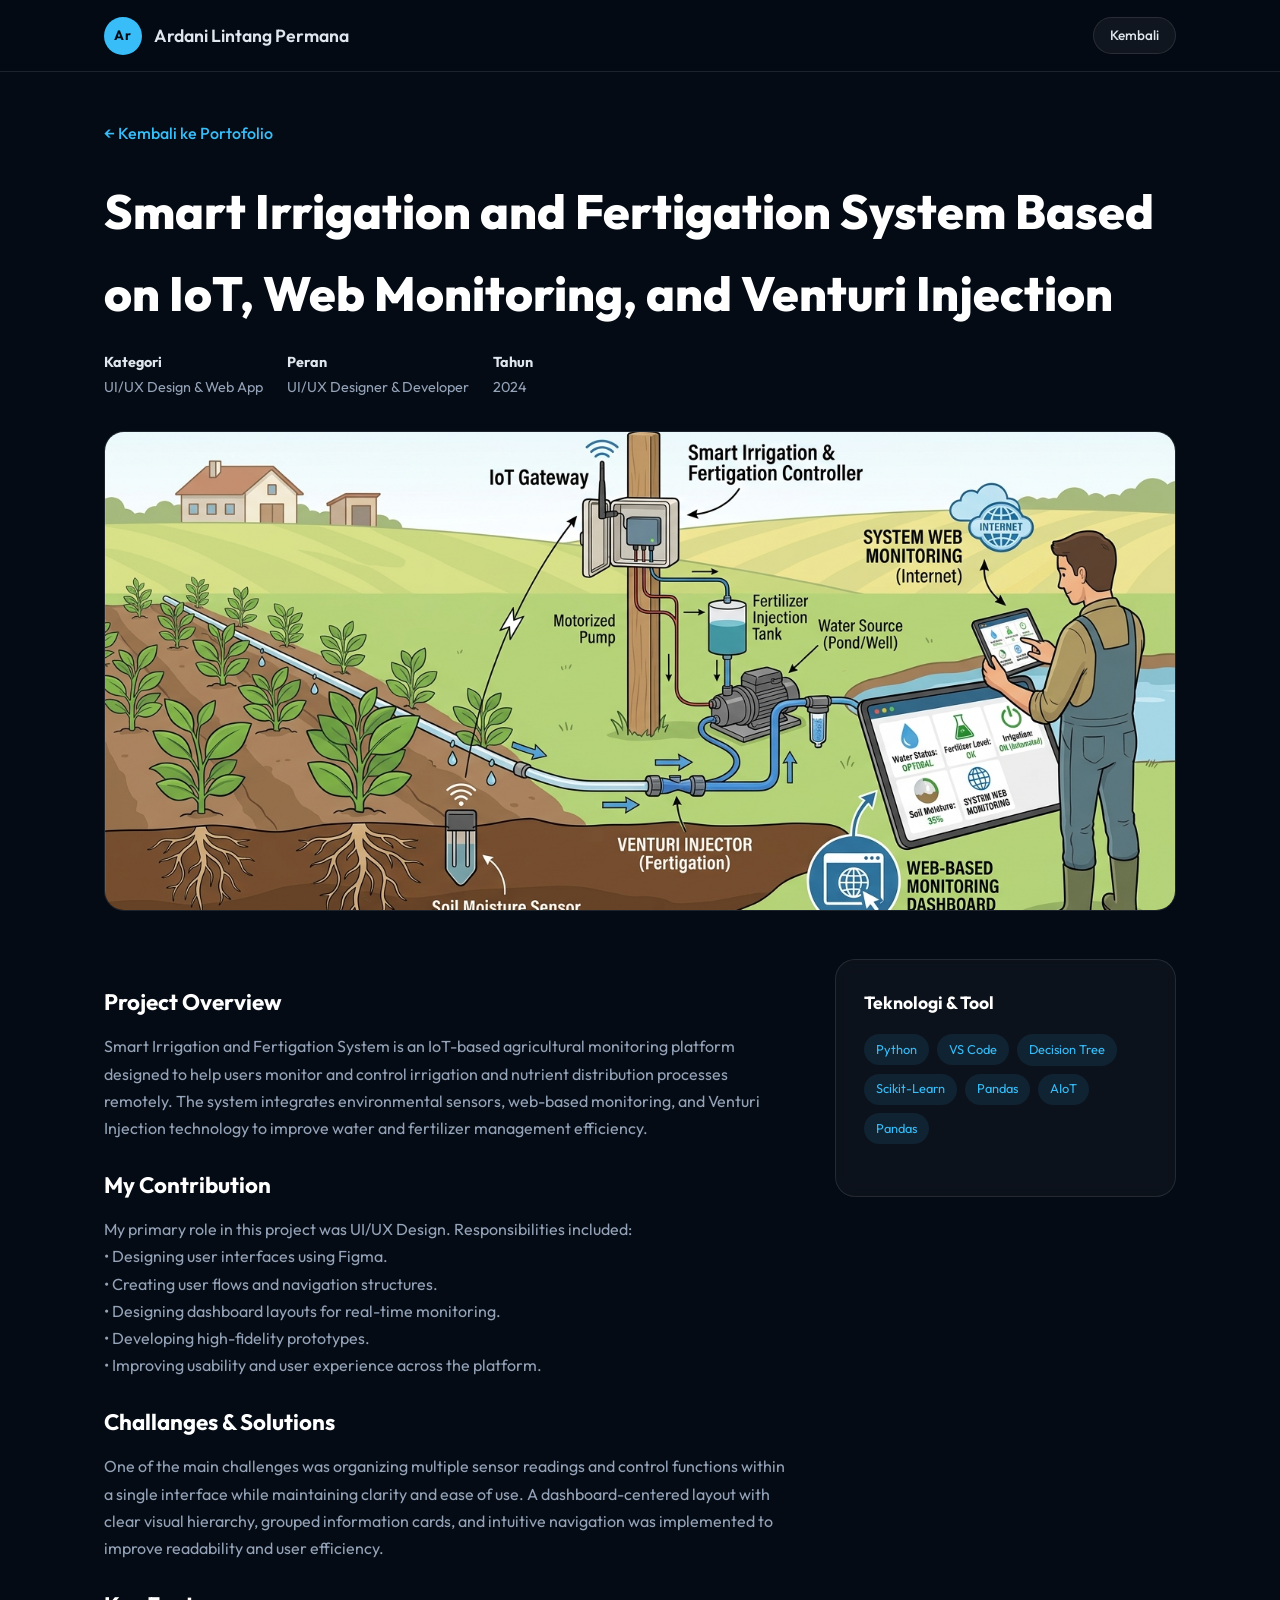
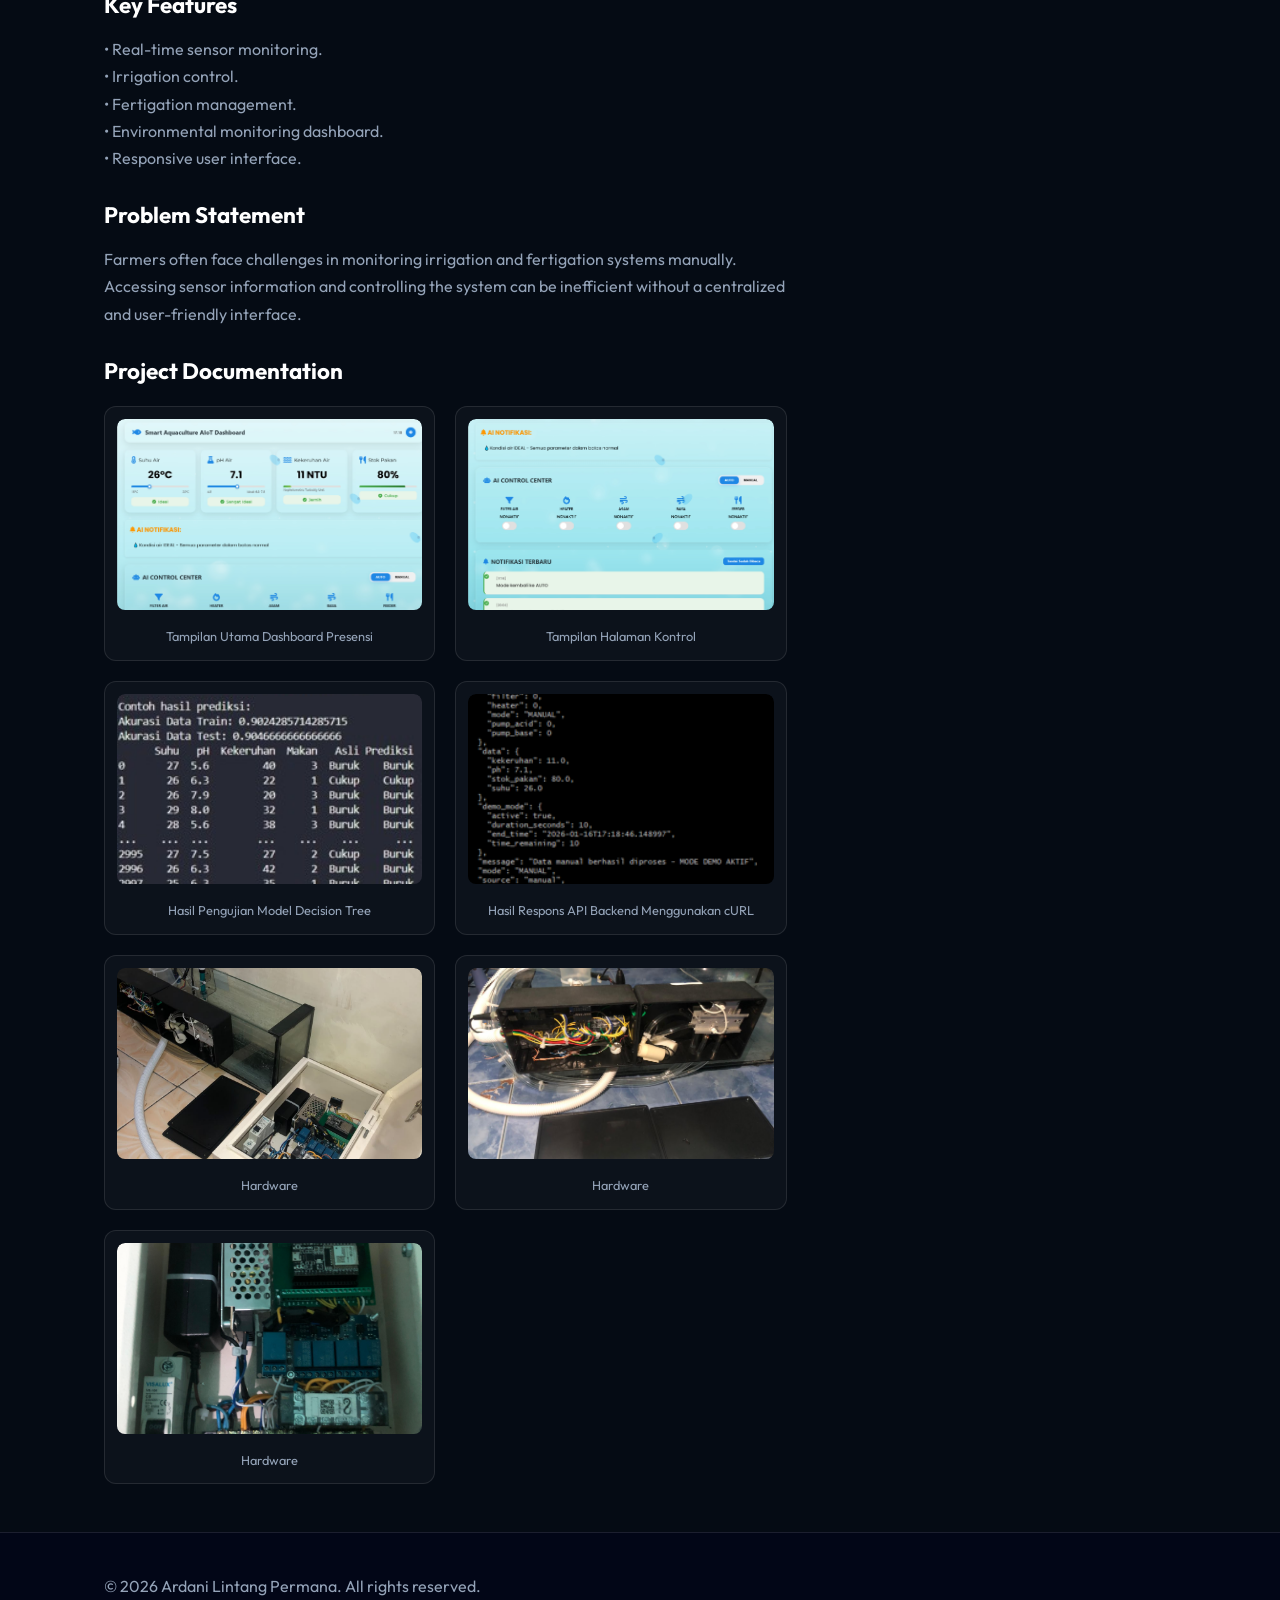
==== project3.html @ 81ad243a "Add portfolio website" ====
<!DOCTYPE html>
<html lang="id">
<head>
  <meta charset="UTF-8" />
  <meta name="viewport" content="width=device-width, initial-scale=1.0" />
  <title>Smart Irrigation and Fertigation System Based on IoT, Web Monitoring, and Venturi Injection — Ardani Lintang Permana</title>
  <link rel="preconnect" href="https://fonts.googleapis.com" />
  <link rel="preconnect" href="https://fonts.gstatic.com" crossorigin />
  <link href="https://fonts.googleapis.com/css2?family=Outfit:wght@300;400;500;600;700&display=swap" rel="stylesheet" />
  <link rel="stylesheet" href="style.css" />
</head>
<body>
  <header class="site-header">
    <div class="container header-inner">
      <a href="index.html#beranda" class="logo">
        <span class="logo-mark">Ar</span>
        <span class="logo-text">Ardani Lintang Permana</span>
      </a>
      <a href="index.html#proyek" class="btn btn-secondary" style="padding: 0.4rem 1rem; font-size: 0.85rem;">Kembali</a>
    </div>
  </header>

  <main class="section project-detail-hero">
    <div class="container">
      <a href="index.html#proyek" class="back-link">&#8592; Kembali ke Portofolio</a>
      <h1 class="project-detail-title">Smart Irrigation and Fertigation System Based on IoT, Web Monitoring, and Venturi Injection</h1>
      
      <div class="project-detail-meta">
        <div class="meta-item"><strong>Kategori</strong>UI/UX Design & Web App</div>
        <div class="meta-item"><strong>Peran</strong>UI/UX Designer & Developer</div>
        <div class="meta-item"><strong>Tahun</strong>2024</div>
      </div>

      <img src="template/project 3/Siram.jpg" alt="Smart Aquaculture Based on AIoT Banner" class="project-banner-img" />

      <div class="project-content-grid">
        <div class="project-main-text">
          <h3>Project Overview</h3>
          <p>Smart Irrigation and Fertigation System is an IoT-based agricultural monitoring platform designed to help users monitor and control irrigation and nutrient distribution processes remotely. 
            The system integrates environmental sensors, web-based monitoring, and Venturi Injection technology to improve water and fertilizer management efficiency.</p>

          <h3>My Contribution</h3>
          <p>My primary role in this project was UI/UX Design. 
            Responsibilities included:<br>
          • Designing user interfaces using Figma.<br>
          • Creating user flows and navigation structures.<br>
          • Designing dashboard layouts for real-time monitoring.<br>
          • Developing high-fidelity prototypes.<br>
          • Improving usability and user experience across the platform.</p>

          <h3>Challanges & Solutions</h3>
          <p>One of the main challenges was organizing multiple sensor readings and control functions within a single interface while maintaining clarity and ease of use.
            A dashboard-centered layout with clear visual hierarchy, grouped information cards, and intuitive navigation was implemented to improve readability and user efficiency.
          </p>

          <h3>Key Features</h3>
          <p>
             • Real-time sensor monitoring.<br>
             • Irrigation control.<br>
             • Fertigation management.<br>
             • Environmental monitoring dashboard.<br>
             • Responsive user interface.<br>
          </p>
          
          <h3>Problem Statement</h3>
          <p>Farmers often face challenges in monitoring irrigation and fertigation systems manually. Accessing sensor information and 
            controlling the system can be inefficient without a centralized and user-friendly interface.</p>
             
          <!-- DOKUMENTASI PROYEK -->
          <h3>Project Documentation</h3>
          <div class="project-gallery">
            <div class="gallery-item">
              <div class="gallery-image-wrapper">
                <img src="template/project 2/dashboard.png" alt="Dokumentasi 1 - Dashboard System" class="clickable-image" />
              </div>
              <span>Tampilan Utama Dashboard Presensi</span>
            </div>
            <div class="gallery-item">
              <div class="gallery-image-wrapper">
                <img src="template/project 2/oi.png" alt="Dokumentasi 1 - Menu Bar" class="clickable-image" />
              </div>
              <span>Tampilan Halaman Kontrol</span>
            </div>
            <div class="gallery-item">
              <div class="gallery-image-wrapper">
                <img src="template/project 2/hasil evaluasi.jpg" alt="Dokumentasi 2 - Welcome" class="clickable-image" />
              </div>
              <span>Hasil Pengujian Model Decision Tree</span>
            </div>
            <div class="gallery-item">
              <div class="gallery-image-wrapper">
                <img src="template/project 2/hasil pengujian.png" alt="Dokumentasi 3 - Login" class="clickable-image" />
              </div>
              <span>Hasil Respons API Backend Menggunakan cURL</span>
            </div>
            <div class="gallery-item">
              <div class="gallery-image-wrapper">
                <img src="template/project 2/hardware.jpeg" alt="Dokumentasi 4 - Kehadiran Mahasiswa" class="clickable-image" />
              </div>
              <span>Hardware</span>
            </div>
            <div class="gallery-item">
              <div class="gallery-image-wrapper">
                <img src="template/project 2/hrdwr.jpg" alt="Dokumentasi 5 - Kalender Kehadiran" class="clickable-image" />
              </div>
              <span>Hardware</span>
            </div>
            <div class="gallery-item">
              <div class="gallery-image-wrapper">
                <img src="template/project 2/hrdwr2.jpg" alt="Dokumentasi 6 - Profile Page" class="clickable-image" />
              </div>
              <span>Hardware</span>
            </div>
          </div>
        </div>

        <!-- Area Popup Lightbox -->
        <div id="lightbox" class="lightbox" aria-hidden="true">
          <span class="lightbox-close" id="lightbox-close">&times;</span>
          <img class="lightbox-content" id="lightbox-img" src="" alt="Tampilan gambar diperbesar" />
          <div id="lightbox-caption" class="lightbox-caption"></div>
        </div>

        <aside class="project-sidebar">
          <div class="sidebar-box">
            <h4>Teknologi & Tool</h4>
            <div class="sidebar-tech-list">
              <span>Python</span>
              <span>VS Code</span>
              <span>Decision Tree</span>
              <span>Scikit-Learn</span>
              <span>Pandas</span>
              <span>AIoT</span>
              <span>Pandas</span>
            </div>
          </div>
        </aside>
      </div>
    </div>
  </main>

  <footer class="site-footer">
    <div class="container footer-inner">
      <p>&#169; <span id="year"></span> Ardani Lintang Permana. All rights reserved.</p>
    </div>
  </footer>
  <script src="script.js"></script>
</body>
</html>
---- style.css ----
/* ========================================
   PORTOFOLIO STYLES 
   ======================================== */

:root {
  /* === WARNA UTAMA === */
  --color-text: #e0e6ed;
  --color-text-muted: #94a3b8;
  --color-accent: #38bdf8;
  --color-accent-dark: #0284c7;
  --color-light: #ffffff;
  --color-border: rgba(255, 255, 255, 0.1);

  /* === BACKGROUND === */
  --bg-hero: transparent;
  --bg-about: transparent;
  --bg-skills: transparent;
  --bg-projects: transparent;
  --bg-contact: transparent;
  --bg-footer: #020617;

  /* === ANIMASI BLOB === */
  --blob-1: rgba(14, 165, 233, 0.15);
  --blob-2: rgba(3, 105, 161, 0.2);
  --blob-3: rgba(30, 58, 138, 0.2);
  --blob-blur: 90px;
  --blob-duration: 22s;

  /* === TIPOGRAFI & UKURAN === */
  --font-heading: 'Outfit', sans-serif;
  --font-body: 'Outfit', sans-serif;

  --radius: 1.25rem;
  --radius-sm: 0.75rem;
  --shadow: 0 12px 32px rgba(0, 0, 0, 0.4);
  --shadow-soft: 0 8px 24px rgba(0, 0, 0, 0.3);
  --max-width: 1120px;
  --header-height: 72px;

  --transition: 0.3s ease;
}

/* Reset dasar */
*, *::before, *::after {
  box-sizing: border-box;
  margin: 0;
  padding: 0;
}

html {
  scroll-behavior: smooth;
}

/* BACKGROUND TEMA GELAP MENYATU */
body {
  font-family: var(--font-body);
  color: var(--color-text);
  background: #050b14;
  line-height: 1.7;
  -webkit-font-smoothing: antialiased;
}

img {
  max-width: 100%;
  display: block;
}

a {
  color: inherit;
  text-decoration: none;
}

ul {
  list-style: none;
}

.container {
  width: 100%;
  max-width: var(--max-width);
  margin: 0 auto;
  padding: 0 1.5rem;
}

/* ========================================
   HEADER
   ======================================== */
.site-header {
  position: fixed;
  top: 0;
  left: 0;
  right: 0;
  height: var(--header-height);
  background: rgba(5, 11, 20, 0.85);
  backdrop-filter: blur(12px);
  -webkit-backdrop-filter: blur(12px);
  border-bottom: 1px solid var(--color-border);
  z-index: 1000;
  transition: var(--transition);
}

.header-inner {
  height: 100%;
  display: flex;
  align-items: center;
  justify-content: space-between;
}

.logo {
  display: inline-flex;
  align-items: center;
  gap: 0.75rem;
  font-family: var(--font-heading);
  font-weight: 600;
  font-size: 1.1rem;
}

.logo-mark {
  display: inline-flex;
  align-items: center;
  justify-content: center;
  width: 38px;
  height: 38px;
  background-color: var(--color-accent);
  color: #050b14;
  border-radius: 50%;
  font-size: 0.85rem;
  font-weight: 700;
  letter-spacing: 0.05em;
}

.main-nav {
  display: flex;
}

.nav-list {
  display: flex;
  gap: 0.5rem;
}

.nav-link {
  font-family: var(--font-heading);
  font-size: 0.85rem;
  font-weight: 600;
  letter-spacing: 0.05em;
  padding: 0.5rem 1.25rem;
  border-radius: 999px;
  transition: var(--transition);
  color: var(--color-text-muted);
}

.nav-link:hover,
.nav-link.active {
  background-color: rgba(56, 189, 248, 0.15);
  color: var(--color-accent);
}

.menu-toggle {
  display: none;
  flex-direction: column;
  justify-content: center;
  gap: 5px;
  width: 44px;
  height: 44px;
  background: transparent;
  border: none;
  cursor: pointer;
  padding: 0.5rem;
}

.menu-bar {
  display: block;
  width: 100%;
  height: 2px;
  background-color: var(--color-text);
  border-radius: 2px;
  transition: var(--transition);
}

/* ========================================
   TOMBOL
   ======================================== */
.btn {
  display: inline-flex;
  align-items: center;
  justify-content: center;
  gap: 0.5rem;
  font-family: var(--font-heading);
  font-weight: 500;
  font-size: 0.95rem;
  padding: 0.75rem 1.5rem;
  border-radius: 999px;
  border: 1.5px solid transparent;
  cursor: pointer;
  transition: var(--transition);
}

.btn-primary {
  background-color: var(--color-accent);
  color: #050b14;
  border-color: var(--color-accent);
  font-weight: 600;
}

.btn-primary:hover {
  background-color: var(--color-accent-dark);
  border-color: var(--color-accent-dark);
  color: #ffffff;
  transform: translateY(-2px);
  box-shadow: var(--shadow-soft);
}

.btn-secondary {
  background-color: rgba(255, 255, 255, 0.05);
  color: var(--color-text);
  border-color: var(--color-border);
  backdrop-filter: blur(4px);
}

.btn-secondary:hover {
  background-color: rgba(255, 255, 255, 0.15);
}

/* ========================================
   SECTION UMUM
   ======================================== */
.section {
  padding: 6rem 0;
}

.section-header {
  max-width: 640px;
  margin-bottom: 3rem;
}

.section-label {
  display: inline-block;
  font-family: var(--font-heading);
  font-size: 0.8rem;
  font-weight: 600;
  letter-spacing: 0.12em;
  text-transform: uppercase;
  color: var(--color-accent);
  margin-bottom: 0.5rem;
}

.section-title {
  font-family: var(--font-heading);
  font-size: clamp(1.8rem, 4vw, 2.5rem);
  font-weight: 700;
  color: var(--color-text);
}

/* ========================================
   HERO / PROFIL
   ======================================== */
.hero {
  background: var(--bg-hero);
  min-height: 100vh;
  display: flex;
  align-items: center;
  padding-top: calc(var(--header-height) + 2rem);
}

.hero-inner {
  display: grid;
  grid-template-columns: 0.9fr 1.1fr;
  gap: 3.5rem;
  align-items: center;
  direction: rtl;
}

/* SISI kanan: SPOTLIGHT FOTO */
.hero-image {
  display: flex;
  justify-content: center;
  align-items: center;
}

.photo-spotlight {
  position: relative;
  width: 100%;
  max-width: 380px;
  aspect-ratio: 4 / 5;
  border-radius: 1.5rem;
  overflow: hidden;
  display: flex;
  align-items: flex-end;
  justify-content: center;

  /* Efek Radial Glow Blue Spotlight */
  background: radial-gradient(circle at 50% 50%, rgba(0, 119, 255, 0.5) 0%, rgba(5, 11, 20, 0.95) 75%);
  box-shadow: 0 20px 40px rgba(0, 0, 0, 0.5);
  border: 1px solid rgba(56, 189, 248, 0.2);
}

.photo-spotlight img {
  width: 100%;
  height: 100%;
  object-fit: cover;
  object-position: bottom center;
}

/* SISI KIRI: DETAIL KONTEN */
.hero-greeting {
  font-family: var(--font-heading);
  font-size: 0.9rem;
  letter-spacing: 0.1em;
  color: var(--color-text-muted);
  margin-bottom: 0.2rem;
  direction: ltr;
}

.hero-title {
  font-family: var(--font-heading);
  font-size: clamp(2.2rem, 5vw, 3rem);
  font-weight: 800;
  line-height: 1.1;
  margin-bottom: 1.5rem;
  letter-spacing: 0.02em;
  color: #ffffff;
  direction: ltr;
}

.block-title {
  font-family: var(--font-heading);
  font-size: 1.1rem;
  font-weight: 700;
  letter-spacing: 0.08em;
  text-transform: uppercase;
  margin-bottom: 0.4rem;
  color: #ffffff;
  direction: ltr;
}

.hero-block {
  margin-bottom: 1.5rem;
}

.hero-bio {
  font-size: 0.80rem;
  line-height: 1.6;
  color: var(--color-text-muted);
  text-transform: uppercase;
  letter-spacing: 0.03em;
  direction: ltr;
}

/* SOFTWARE SKILLS BADGES */
.software-icons {
  display: flex;
  flex-wrap: wrap;
  gap: 0.6rem;
  margin-top: 0.5rem;
  direction: ltr;
}

.icon-badge {
  display: inline-flex;
  align-items: center;
  justify-content: center;
  width: 42px;
  height: 42px;
  border-radius: 50%;
  font-family: var(--font-heading);
  font-weight: 700;
  font-size: 0.9rem;
  color: #ffffff;
  box-shadow: 0 4px 12px rgba(0, 0, 0, 0.3);
  direction: ltr;
}

.badge-p { background: #1877f2; }
.badge-ps { background: #001e36; color: #31a8ff; border: 1px solid #31a8ff; border-radius: 8px; }
.badge-lr { background: #001e36; color: #31a8ff; border: 1px solid #31a8ff; border-radius: 8px; }
.badge-capcut { background: #ffffff; color: #000000; font-size: 1.2rem; }
.badge-snapseed { background: #ffffff; color: #10b981; font-size: 1.1rem; }
.badge-photoroom { background: linear-gradient(135deg, #a855f7, #ec4899); }

/* GRID INFORMATION (EDUCATION & EXPERIENCE) */
.hero-grid-info {
  display: grid;
  grid-template-columns: 1fr 1fr;
  gap: 1.5rem;
  margin-bottom: 1.5rem;
  direction: ltr;
}

.info-date {
  font-size: 0.8rem;
  color: var(--color-text-muted);
  margin-bottom: 0.2rem;
  direction: ltr;
}

.info-text {
  font-size: 0.85rem;
  line-height: 1.4;
  color: #ffffff;
  direction: ltr;
}

.info-text span {
  color: var(--color-text-muted);
  font-size: 0.8rem;
  direction: ltr;
}

/* LANGUAGE LIST */
.language-list li {
  display: flex;
  justify-content: space-between;
  max-width: 250px;
  font-size: 0.85rem;
  margin-bottom: 0.25rem;
  color: var(--color-text-muted);
  direction: ltr;
}

.language-list {
  color: #ffffff;
  direction: ltr;
}

.hero-actions {
  display: flex;
  flex-wrap: wrap;
  gap: 1rem;
  margin-top: 2rem;
  direction: ltr;
}

/* ========================================
   ANIMASI BACKGROUND BLOBS
   ======================================== */
.has-animated-bg {
  position: relative;
  overflow: hidden;
}

.has-animated-bg > .container {
  position: relative;
  z-index: 1;
}

.bg-blobs {
  position: absolute;
  inset: 0;
  z-index: 0;
  pointer-events: none;
}

.blob {
  position: absolute;
  border-radius: 50%;
  filter: blur(var(--blob-blur));
  will-change: transform;
}

.blob-1 {
  width: 450px;
  height: 450px;
  top: -10%;
  left: -5%;
  background: var(--blob-1);
  animation: drift-1 var(--blob-duration) ease-in-out infinite alternate;
}

.blob-2 {
  width: 380px;
  height: 380px;
  bottom: -15%;
  right: -8%;
  background: var(--blob-2);
  animation: drift-2 calc(var(--blob-duration) * 1.3) ease-in-out infinite alternate;
}

.blob-3 {
  width: 300px;
  height: 300px;
  top: 35%;
  left: 50%;
  background: var(--blob-3);
  animation: drift-3 calc(var(--blob-duration) * 0.8) ease-in-out infinite alternate;
}

.reveal {
  opacity: 0;
  transform: translateY(30px);
  transition: opacity 0.5s ease-out, transform 0.5s ease-out;
  will-change: opacity, transform;
}

.reveal.visible {
  opacity: 1;
  transform: translateY(0);
}

@keyframes drift-1 {
  from { transform: translate(0, 0) scale(1); }
  to   { transform: translate(120px, 80px) scale(1.15); }
}

@keyframes drift-2 {
  from { transform: translate(0, 0) scale(1); }
  to   { transform: translate(-140px, -90px) scale(1.1); }
}

@keyframes drift-3 {
  from { transform: translate(0, 0) rotate(0deg); }
  to   { transform: translate(-80px, 100px) rotate(40deg); }
}

/* ========================================
   TENTANG
   ======================================== */
.about-grid {
  display: grid;
  grid-template-columns: 1.1fr 0.9fr;
  gap: 3.5rem;
  align-items: start;
}

.about-text p {
  font-size: 1rem;
  margin-bottom: 1rem;
  color: var(--color-text-muted);
}

.about-data {
  display: grid;
  grid-template-columns: repeat(2, 1fr);
  gap: 1.25rem;
}

.data-card {
  background-color: rgba(255, 255, 255, 0.03);
  backdrop-filter: blur(8px);
  border: 1px solid var(--color-border);
  border-radius: var(--radius);
  padding: 1.5rem;
  text-align: center;
  transition: var(--transition);
}

.data-card:hover {
  transform: translateY(-4px);
  border-color: var(--color-accent);
}

.data-value {
  display: block;
  font-family: var(--font-heading);
  font-size: 2rem;
  font-weight: 700;
  color: var(--color-accent);
  line-height: 1;
  margin-bottom: 0.5rem;
}

.data-label {
  font-family: var(--font-heading);
  font-size: 0.85rem;
  color: var(--color-text-muted);
}

/* ========================================
   PROYEK
   ======================================== */
.projects-grid {
  display: grid;
  grid-template-columns: repeat(2, 1fr);
  gap: 1.75rem;
}

.project-card {
  background-color: rgba(255, 255, 255, 0.03);
  backdrop-filter: blur(8px);
  border: 1px solid var(--color-border);
  border-radius: var(--radius);
  overflow: hidden;
  transition: var(--transition);
  display: flex;
  flex-direction: column;
}

.project-card:hover {
  transform: translateY(-6px);
  border-color: var(--color-accent);
}

.project-image {
  aspect-ratio: 16 / 10;
  overflow: hidden;
}

.project-image img {
  width: 100%;
  height: 100%;
  object-fit: cover;
  transition: transform 0.5s ease;
}

.project-card:hover .project-image img {
  transform: scale(1.05);
}

.project-body {
  padding: 1.5rem;
  display: flex;
  flex-direction: column;
  flex-grow: 1;
}

.project-body h3 {
  font-family: var(--font-heading);
  font-size: 1.1rem;
  font-weight: 600;
  margin-bottom: 0.5rem;
  color: #ffffff;
}

.project-body p {
  font-size: 0.9rem;
  color: var(--color-text-muted);
  margin-bottom: 1.25rem;
  flex-grow: 1;
}

.project-tags {
  display: flex;
  flex-wrap: wrap;
  gap: 0.5rem;
  margin-bottom: 1.25rem;
}

.project-tags span {
  font-family: var(--font-heading);
  font-size: 0.75rem;
  font-weight: 500;
  padding: 0.25rem 0.65rem;
  background-color: rgba(56, 189, 248, 0.1);
  border-radius: 999px;
  color: var(--color-accent);
}

.project-link {
  font-family: var(--font-heading);
  font-weight: 500;
  color: var(--color-accent);
  transition: var(--transition);
}

/* ========================================
   SERTIFIKASI (UPDATED WITH BUTTON)
   ======================================== */
.cert-list {
  display: flex;
  flex-direction: column;
  gap: 1rem;
}

.cert-item {
  display: grid;
  grid-template-columns: 80px 1fr auto;
  gap: 1.5rem;
  align-items: center;
  background-color: rgba(255, 255, 255, 0.03);
  backdrop-filter: blur(8px);
  border: 1px solid var(--color-border);
  border-radius: var(--radius);
  padding: 1.5rem 2rem;
  transition: var(--transition);
}

.cert-item:hover {
  background-color: rgba(255, 255, 255, 0.06);
  border-color: var(--color-accent);
  transform: translateX(6px);
}

.cert-year {
  font-family: var(--font-heading);
  font-size: 0.9rem;
  font-weight: 700;
  color: var(--color-accent);
}

.cert-info h3 {
  font-family: var(--font-heading);
  font-size: 1.15rem;
  font-weight: 600;
  color: #ffffff;
  margin-bottom: 0.15rem;
}

.cert-info p {
  font-size: 0.9rem;
  color: var(--color-text-muted);
}

/* Styling Tombol Bukti Sertifikat */
.btn-cert {
  display: inline-flex;
  align-items: center;
  justify-content: center;
  gap: 0.35rem;
  font-family: var(--font-heading);
  font-size: 0.85rem;
  font-weight: 600;
  padding: 0.5rem 1rem;
  border-radius: 999px;
  background-color: rgba(56, 189, 248, 0.1);
  color: var(--color-accent);
  border: 1px solid rgba(56, 189, 248, 0.3);
  white-space: nowrap;
  transition: var(--transition);
}

.btn-cert:hover {
  background-color: var(--color-accent);
  color: #050b14;
  border-color: var(--color-accent);
  box-shadow: 0 4px 12px rgba(56, 189, 248, 0.3);
}

@media (max-width: 768px) {
  .cert-item {
    grid-template-columns: 1fr;
    gap: 0.75rem;
    padding: 1.25rem;
  }
  
  .btn-cert {
    width: fit-content;
  }
}

/* ========================================
   KONTAK
   ======================================== */
.contact-grid {
  display: grid;
  grid-template-columns: 1fr 1.1fr;
  gap: 3.5rem;
  align-items: start;
}

.contact-info p {
  font-size: 1rem;
  color: var(--color-text-muted);
  margin-bottom: 2rem;
}

.contact-list {
  display: flex;
  flex-direction: column;
  gap: 1rem;
}

.contact-list li {
  display: flex;
  align-items: center;
  gap: 1rem;
  font-size: 0.95rem;
}

.contact-icon {
  width: 40px;
  height: 40px;
  display: flex;
  align-items: center;
  justify-content: center;
  background-color: rgba(255, 255, 255, 0.05);
  border-radius: 50%;
  font-size: 1.1rem;
  color: var(--color-accent);
}

.contact-form {
  background-color: rgba(255, 255, 255, 0.03);
  backdrop-filter: blur(12px);
  border: 1px solid var(--color-border);
  border-radius: var(--radius);
  padding: 2rem;
}

.form-group {
  margin-bottom: 1.25rem;
}

.form-group label {
  display: block;
  font-family: var(--font-heading);
  font-size: 0.85rem;
  font-weight: 500;
  margin-bottom: 0.4rem;
  color: var(--color-text);
}

.form-group input,
.form-group textarea {
  width: 100%;
  padding: 0.85rem 1rem;
  font-family: var(--font-body);
  font-size: 0.95rem;
  color: #ffffff;
  background-color: rgba(255, 255, 255, 0.05);
  border: 1px solid var(--color-border);
  border-radius: var(--radius-sm);
  outline: none;
  transition: var(--transition);
}

.form-group input:focus,
.form-group textarea:focus {
  border-color: var(--color-accent);
  background-color: rgba(255, 255, 255, 0.08);
}

.form-note {
  margin-top: 1rem;
  font-size: 0.9rem;
}

.form-note.success { color: #34d399; }
.form-note.error { color: #f87171; }

/* ========================================
   FOOTER
   ======================================== */
.site-footer {
  background: var(--bg-footer);
  color: var(--color-text-muted);
  padding: 2.5rem 0;
  border-top: 1px solid var(--color-border);
}

.footer-inner {
  display: flex;
  align-items: center;
  justify-content: space-between;
  gap: 1rem;
  flex-wrap: wrap;
}

.social-links {
  display: flex;
  gap: 1.5rem;
}

.social-links a {
  font-family: var(--font-heading);
  font-size: 0.9rem;
  transition: var(--transition);
}

.social-links a:hover {
  color: var(--color-accent);
}

/* ========================================
   RESPONSIF
   ======================================== */
@media (max-width: 992px) {
  .hero-inner,
  .about-grid,
  .contact-grid {
    grid-template-columns: 1fr;
    gap: 2.5rem;
  }

  .projects-grid {
    grid-template-columns: 1fr;
  }

  .hero-image {
    display: flex;
    justify-content: center;
    align-items: flex-end;
  }

  .photo-spotlight {
    position: relative;
    width: 100%;
    max-width: 380px;
    display: flex;
    align-items: flex-end;
    justify-content: center;
    background: transparent; /* Menghapus kotak background */
    border: none;              /* Menghapus border */
    box-shadow: none;          /* Menghapus bayangan kotak */
  }

  .photo-spotlight img {
  width: 100%;
  height: auto;
  object-fit: contain;
  display: block;

  /* Efek Mulus / Blur Fade Out di Bagian Bawah Gambar */
  -webkit-mask-image: linear-gradient(to bottom, rgba(0,0,0,1) 65%, rgba(0,0,0,0) 100%);
  mask-image: linear-gradient(to bottom, rgba(0,0,0,1) 65%, rgba(0,0,0,0) 100%);
  
  /* Pilihan Tambahan: Efek Glow Lembut di Belakang Foto (Opsional) */
  filter: drop-shadow(0 0 25px rgba(56, 189, 248, 0.25));
}

  .hero-grid-info {
    grid-template-columns: 1fr;
  }
}

/* ========================================
   DETAIL PROJECT PAGE STYLES
   ======================================== */
.project-detail-hero {
  padding-top: calc(var(--header-height) + 3rem);
  padding-bottom: 3rem;
}

.back-link {
  display: inline-flex;
  align-items: center;
  gap: 0.5rem;
  color: var(--color-accent);
  font-family: var(--font-heading);
  font-weight: 500;
  margin-bottom: 1.5rem;
  transition: var(--transition);
}

.back-link:hover {
  transform: translateX(-4px);
}

.project-detail-title {
  font-family: var(--font-heading);
  font-size: clamp(2rem, 4vw, 3rem);
  font-weight: 800;
  margin-bottom: 1rem;
  color: #ffffff;
}

.project-detail-meta {
  display: flex;
  flex-wrap: wrap;
  gap: 1.5rem;
  margin-bottom: 2rem;
  font-size: 0.9rem;
  color: var(--color-text-muted);
}

.meta-item strong {
  color: var(--color-text);
  display: block;
}

.project-banner-img {
  width: 100%;
  max-height: 480px;
  object-fit: cover;
  border-radius: var(--radius);
  border: 1px solid var(--color-border);
  margin-bottom: 3rem;
}

.project-content-grid {
  display: grid;
  grid-template-columns: 2fr 1fr;
  gap: 3rem;
}

.project-main-text h3 {
  font-family: var(--font-heading);
  font-size: 1.4rem;
  margin: 1.5rem 0 0.75rem;
  color: #ffffff;
}

.project-main-text p {
  color: var(--color-text-muted);
  margin-bottom: 1rem;
}

.project-sidebar {
  background-color: rgba(255, 255, 255, 0.03);
  backdrop-filter: blur(8px);
  border: 1px solid var(--color-border);
  border-radius: var(--radius);
  padding: 1.75rem;
  height: fit-content;
}

.sidebar-box h4 {
  font-family: var(--font-heading);
  font-size: 1.1rem;
  color: #ffffff;
  margin-bottom: 1rem;
}

.sidebar-tech-list {
  display: flex;
  flex-wrap: wrap;
  gap: 0.5rem;
  margin-bottom: 1.5rem;
}

.sidebar-tech-list span {
  font-size: 0.8rem;
  padding: 0.3rem 0.75rem;
  background-color: rgba(56, 189, 248, 0.1);
  color: var(--color-accent);
  border-radius: 999px;
}

@media (max-width: 868px) {
  .project-content-grid {
    grid-template-columns: 1fr;
    gap: 2rem;
  }
}

/* GALERI DOKUMENTASI PROYEK */
.project-gallery {
  display: grid;
  grid-template-columns: repeat(auto-fit, minmax(220px, 1fr));
  gap: 1.25rem;
  margin-top: 1rem;
}

.gallery-item {
  background-color: rgba(255, 255, 255, 0.03);
  border: 1px solid var(--color-border);
  border-radius: var(--radius-sm);
  padding: 0.75rem;
  overflow: hidden;
}

.gallery-item img {
  width: 100%;
  aspect-ratio: 16 / 10;
  object-fit: cover;
  border-radius: calc(var(--radius-sm) - 0.25rem);
  margin-bottom: 0.5rem;
  transition: transform 0.3s ease;
}

.gallery-item:hover img {
  transform: scale(1.03);
}

.gallery-item span {
  display: block;
  font-size: 0.8rem;
  color: var(--color-text-muted);
  text-align: center;
}

@media (max-width: 768px) {
  .menu-toggle {
    display: flex;
  }

  .main-nav {
    position: fixed;
    top: var(--header-height);
    left: 0;
    right: 0;
    background: rgba(5, 11, 20, 0.95);
    backdrop-filter: blur(12px);
    border-bottom: 1px solid var(--color-border);
    padding: 1rem 1.5rem;
    transform: translateY(-120%);
    opacity: 0;
    pointer-events: none;
    transition: var(--transition);
  }

  .main-nav.open {
    transform: translateY(0);
    opacity: 1;
    pointer-events: auto;
  }

  .nav-list {
    flex-direction: column;
    gap: 0.5rem;
  }

  .about-data {
    grid-template-columns: repeat(2, 1fr);
  }

  .section {
    padding: 4rem 0;
  }
}

@media (max-width: 480px) {
  .hero-actions {
    flex-direction: column;
  }

  .btn {
    width: 100%;
  }

  .about-data {
    grid-template-columns: 1fr;
  }
}

/* ========================================
   LIGHTBOX FOR IMAGE GALLERY
   ======================================== */
   
/* Membuat gambar galeri wrapper memiliki kursor pointer */
.gallery-image-wrapper {
  cursor: pointer;
  overflow: hidden;
  border-radius: calc(var(--radius-sm) - 0.25rem);
  margin-bottom: 0.5rem;
}

/* Sedikit penyesuaian untuk gambar clickable */
.clickable-image {
  transition: transform var(--transition);
}

.gallery-item:hover .clickable-image {
  transform: scale(1.05);
}

/* Styling Dasar Lightbox */
.lightbox {
  display: none; /* Sembunyikan secara default */
  position: fixed;
  z-index: 2000; /* Di atas segalanya, termasuk header */
  padding-top: 60px; /* Jarak untuk tombol tutup */
  left: 0;
  top: 0;
  width: 100%;
  height: 100%;
  overflow: auto; /* Aktifkan scroll jika gambar terlalu tinggi */
  background-color: rgba(5, 11, 20, 0.95); /* Warna background gelap selaras tema */
  backdrop-filter: blur(10px); /* Efek blur di belakang */
  -webkit-backdrop-filter: blur(10px);
  opacity: 0;
  transition: opacity 0.4s ease;
}

/* Lightbox Aktif (Tampak) */
.lightbox.active {
  display: block;
  opacity: 1;
}

/* Mencegah scroll pada body saat lightbox aktif */
body.lightbox-open {
  overflow: hidden;
}

/* Konten Gambar di dalam Lightbox */
.lightbox-content {
  margin: auto;
  display: block;
  width: 80%;
  max-width: 1000px; /* Batas lebar gambar diperbesar */
  max-height: 80vh; /* Batas tinggi gambar diperbesar (80% tinggi viewport) */
  object-fit: contain; /* Jaga proporsi gambar */
  border-radius: var(--radius-sm);
  border: 2px solid var(--color-border);
  
  /* Animasi muncul */
  animation-name: zoomIn;
  animation-duration: 0.4s;
}

@keyframes zoomIn {
  from {transform: scale(0.9); opacity: 0;}
  to {transform: scale(1); opacity: 1;}
}

/* Caption di bawah gambar Lightbox */
.lightbox-caption {
  margin: auto;
  display: block;
  width: 80%;
  max-width: 1000px;
  text-align: center;
  color: var(--color-text-muted);
  padding: 15px 0;
  font-family: var(--font-heading);
  font-size: 0.95rem;
}

/* Tombol Tutup (X) */
.lightbox-close {
  position: absolute;
  top: 20px;
  right: 35px;
  color: var(--color-text);
  font-size: 40px;
  font-weight: bold;
  transition: var(--transition);
  cursor: pointer;
  z-index: 2001;
}

.lightbox-close:hover,
.lightbox-close:focus {
  color: var(--color-accent);
  text-decoration: none;
}

/* Responsif untuk perangkat seluler */
@media only screen and (max-width: 768px) {
  .lightbox-content {
    width: 95%;
    max-height: 70vh;
  }
  
  .lightbox-close {
    font-size: 30px;
    right: 20px;
    top: 15px;
  }
}
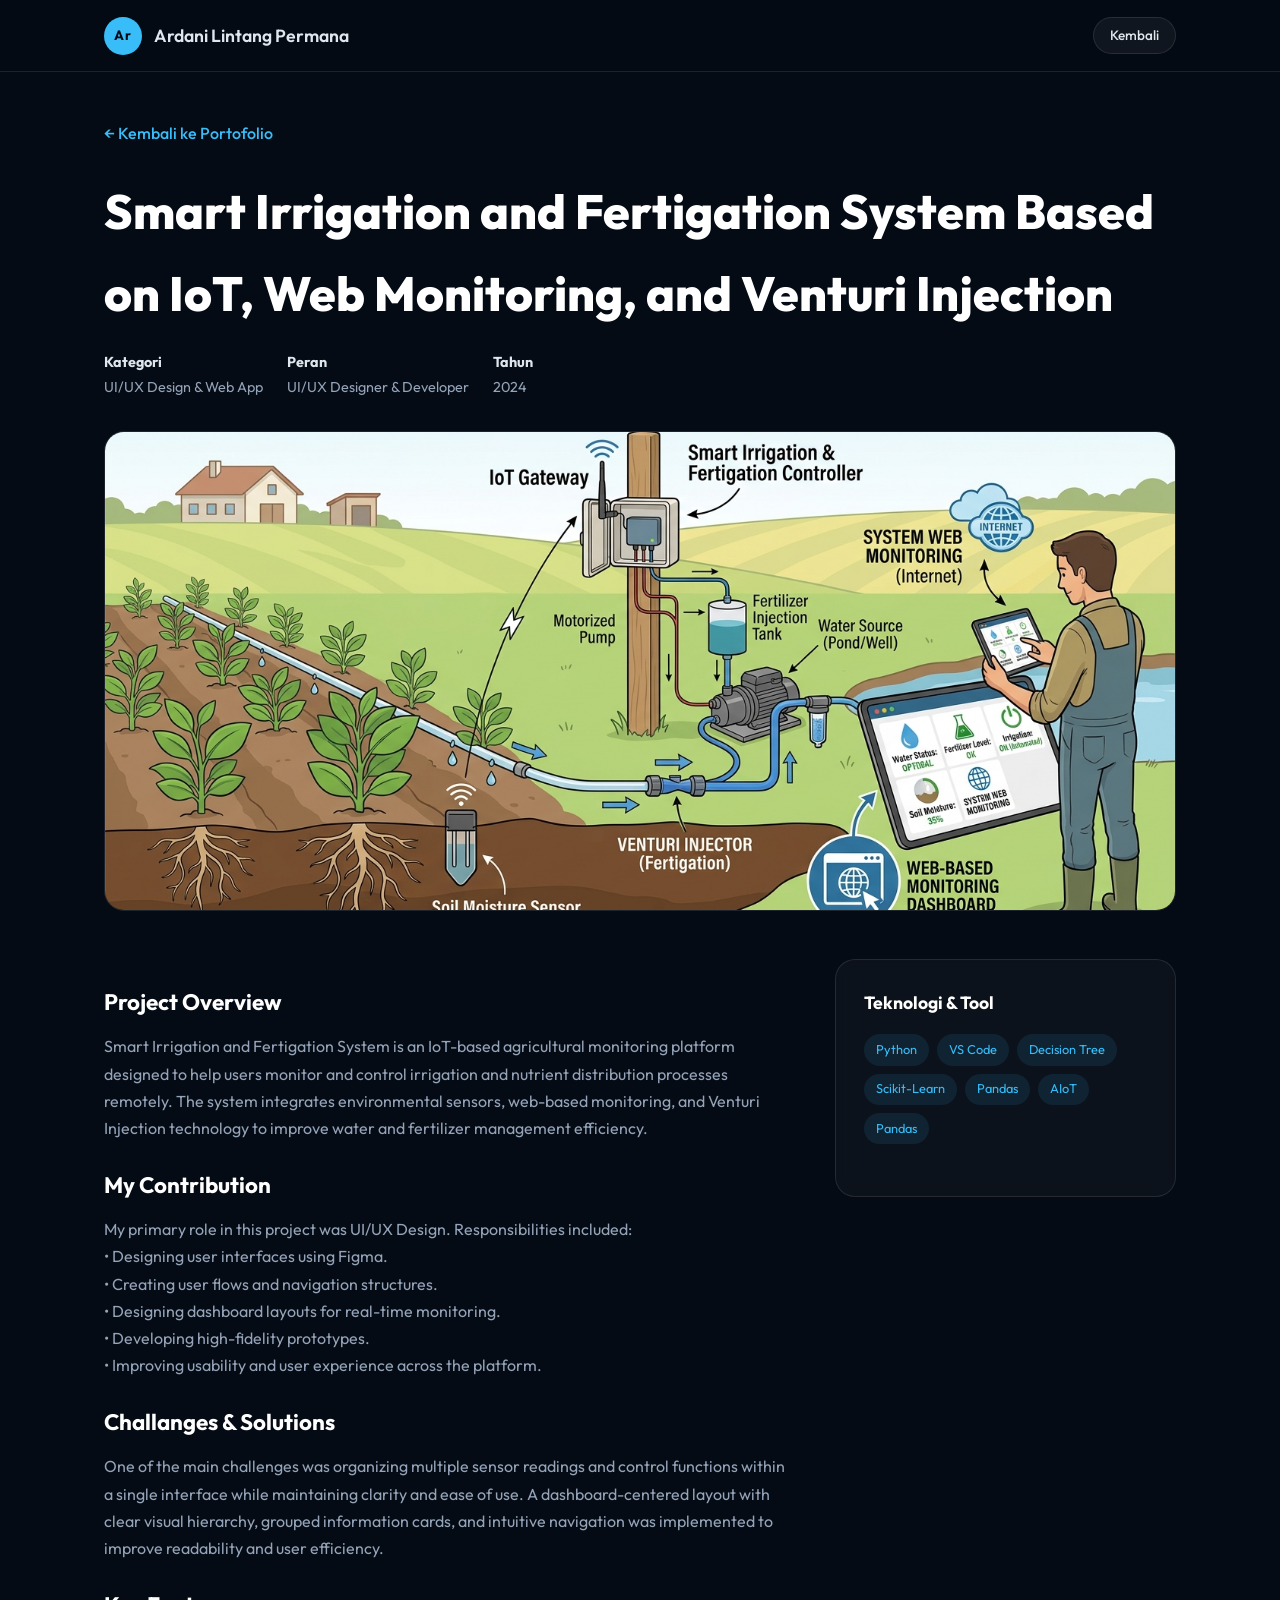
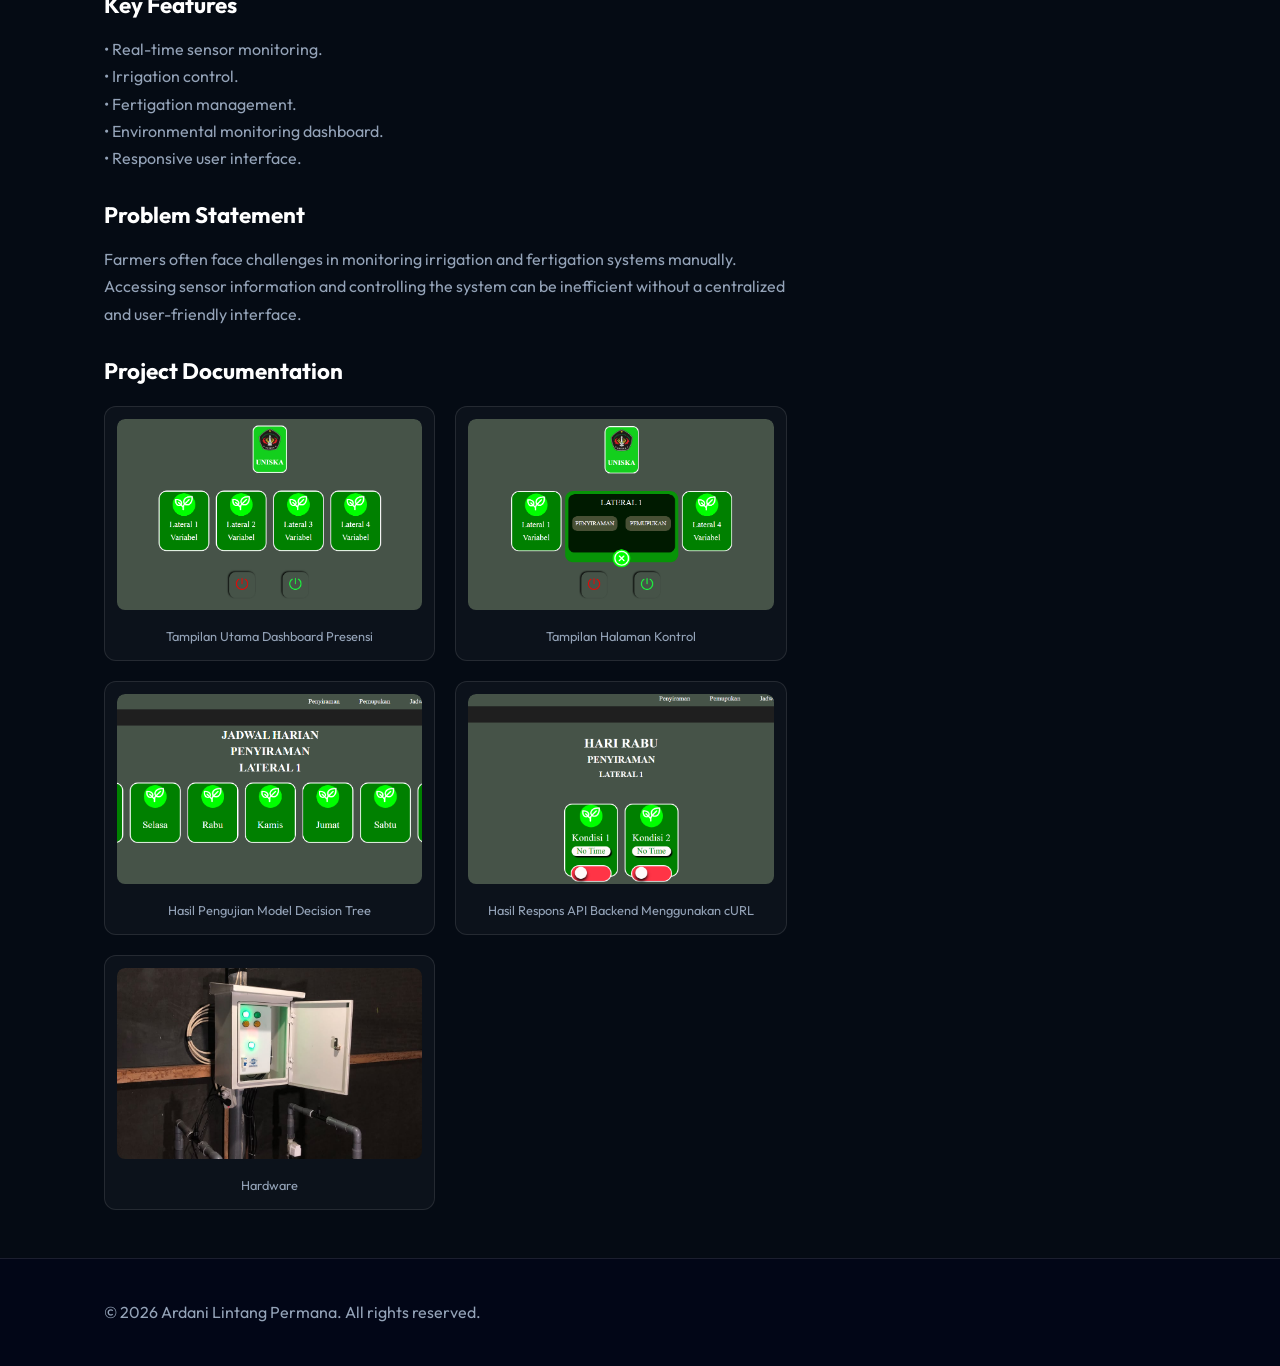
==== commit 2e581f95: "Update Project 3 Dokumentations" ====
--- a/project3.html
+++ b/project3.html
@@ -71,43 +71,31 @@
           <div class="project-gallery">
             <div class="gallery-item">
               <div class="gallery-image-wrapper">
-                <img src="template/project 2/dashboard.png" alt="Dokumentasi 1 - Dashboard System" class="clickable-image" />
+                <img src="template/project 3/dash.png" alt="Dokumentasi 1 - Dashboard System" class="clickable-image" />
               </div>
               <span>Tampilan Utama Dashboard Presensi</span>
             </div>
             <div class="gallery-item">
               <div class="gallery-image-wrapper">
-                <img src="template/project 2/oi.png" alt="Dokumentasi 1 - Menu Bar" class="clickable-image" />
+                <img src="template/project 3/board.png" alt="Dokumentasi 1 - Menu Bar" class="clickable-image" />
               </div>
               <span>Tampilan Halaman Kontrol</span>
             </div>
             <div class="gallery-item">
               <div class="gallery-image-wrapper">
-                <img src="template/project 2/hasil evaluasi.jpg" alt="Dokumentasi 2 - Welcome" class="clickable-image" />
+                <img src="template/project 3/jadwal.png" alt="Dokumentasi 2 - Welcome" class="clickable-image" />
               </div>
               <span>Hasil Pengujian Model Decision Tree</span>
             </div>
             <div class="gallery-item">
               <div class="gallery-image-wrapper">
-                <img src="template/project 2/hasil pengujian.png" alt="Dokumentasi 3 - Login" class="clickable-image" />
+                <img src="template/project 3/kontrol.png" alt="Dokumentasi 3 - Login" class="clickable-image" />
               </div>
               <span>Hasil Respons API Backend Menggunakan cURL</span>
             </div>
             <div class="gallery-item">
               <div class="gallery-image-wrapper">
-                <img src="template/project 2/hardware.jpeg" alt="Dokumentasi 4 - Kehadiran Mahasiswa" class="clickable-image" />
-              </div>
-              <span>Hardware</span>
-            </div>
-            <div class="gallery-item">
-              <div class="gallery-image-wrapper">
-                <img src="template/project 2/hrdwr.jpg" alt="Dokumentasi 5 - Kalender Kehadiran" class="clickable-image" />
-              </div>
-              <span>Hardware</span>
-            </div>
-            <div class="gallery-item">
-              <div class="gallery-image-wrapper">
-                <img src="template/project 2/hrdwr2.jpg" alt="Dokumentasi 6 - Profile Page" class="clickable-image" />
+                <img src="template/project 3/sistem.jpeg" alt="Dokumentasi 4 - Kehadiran Mahasiswa" class="clickable-image" />
               </div>
               <span>Hardware</span>
             </div>
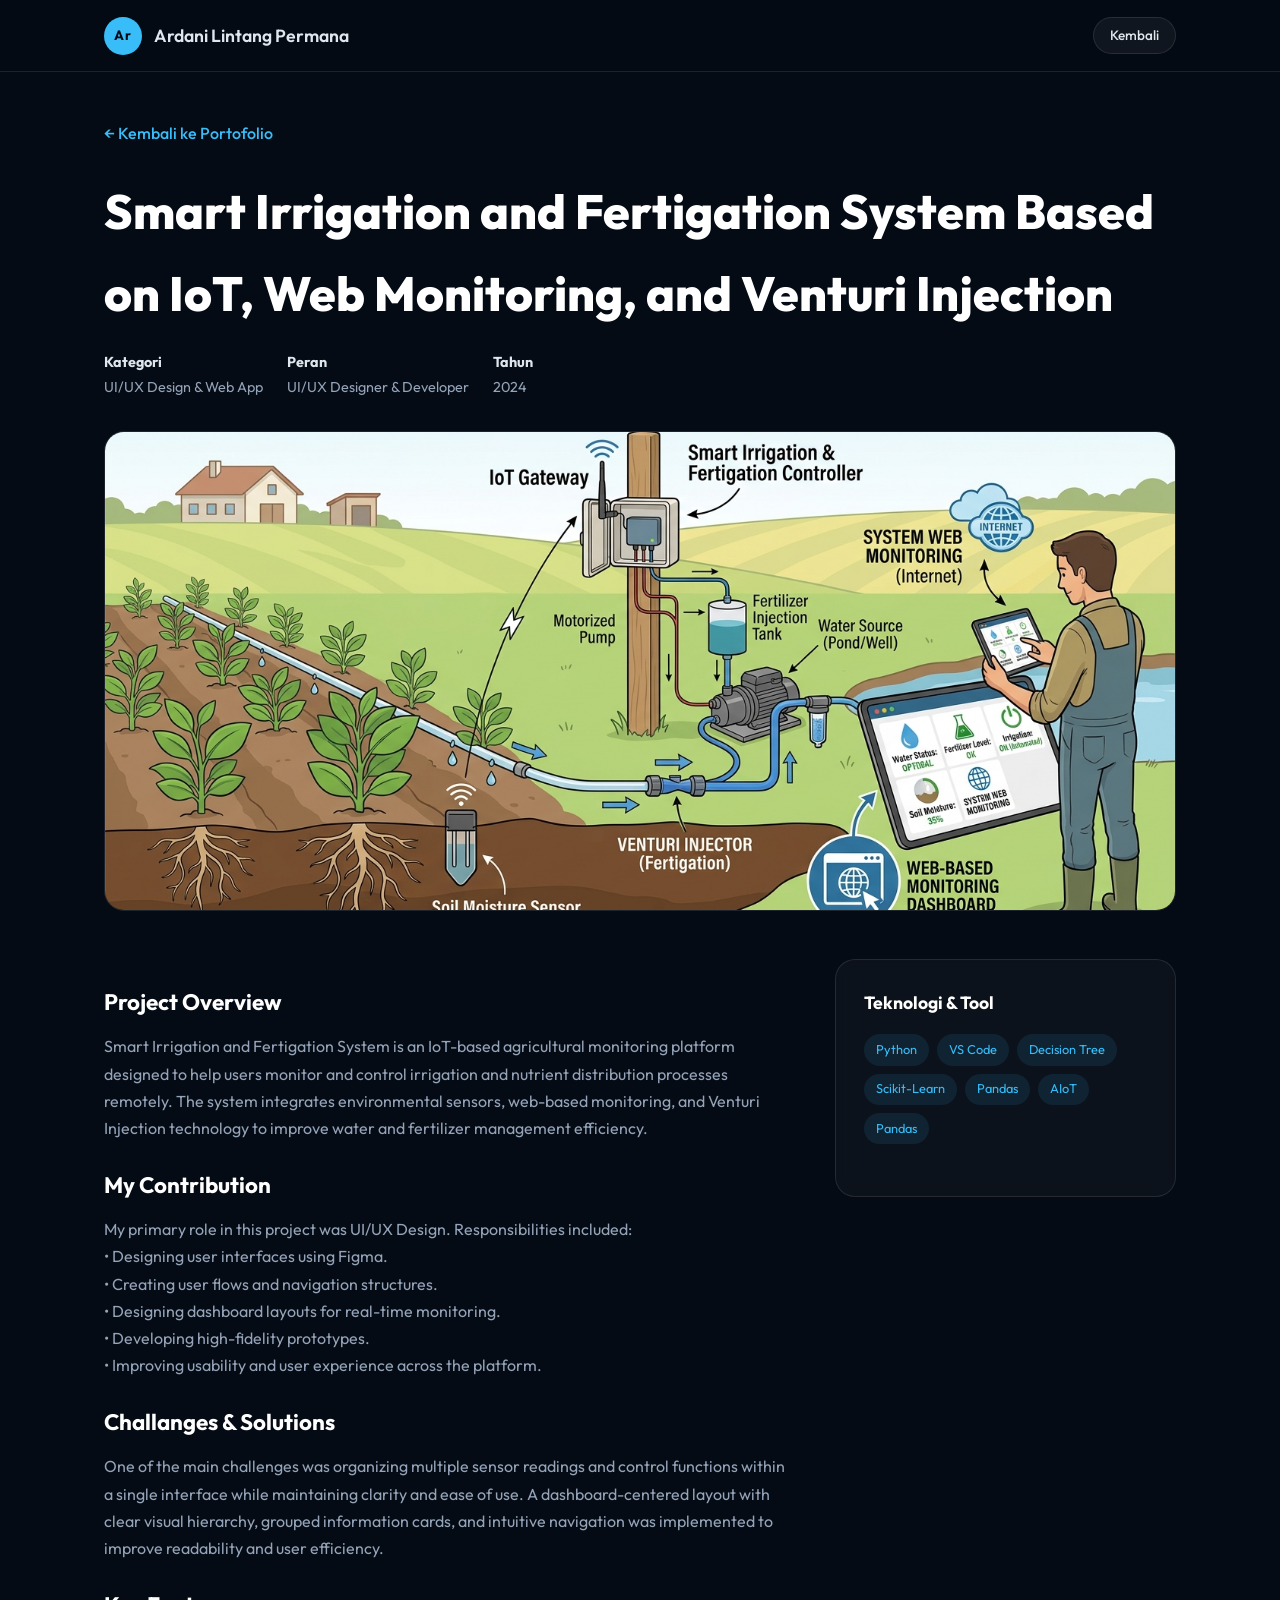
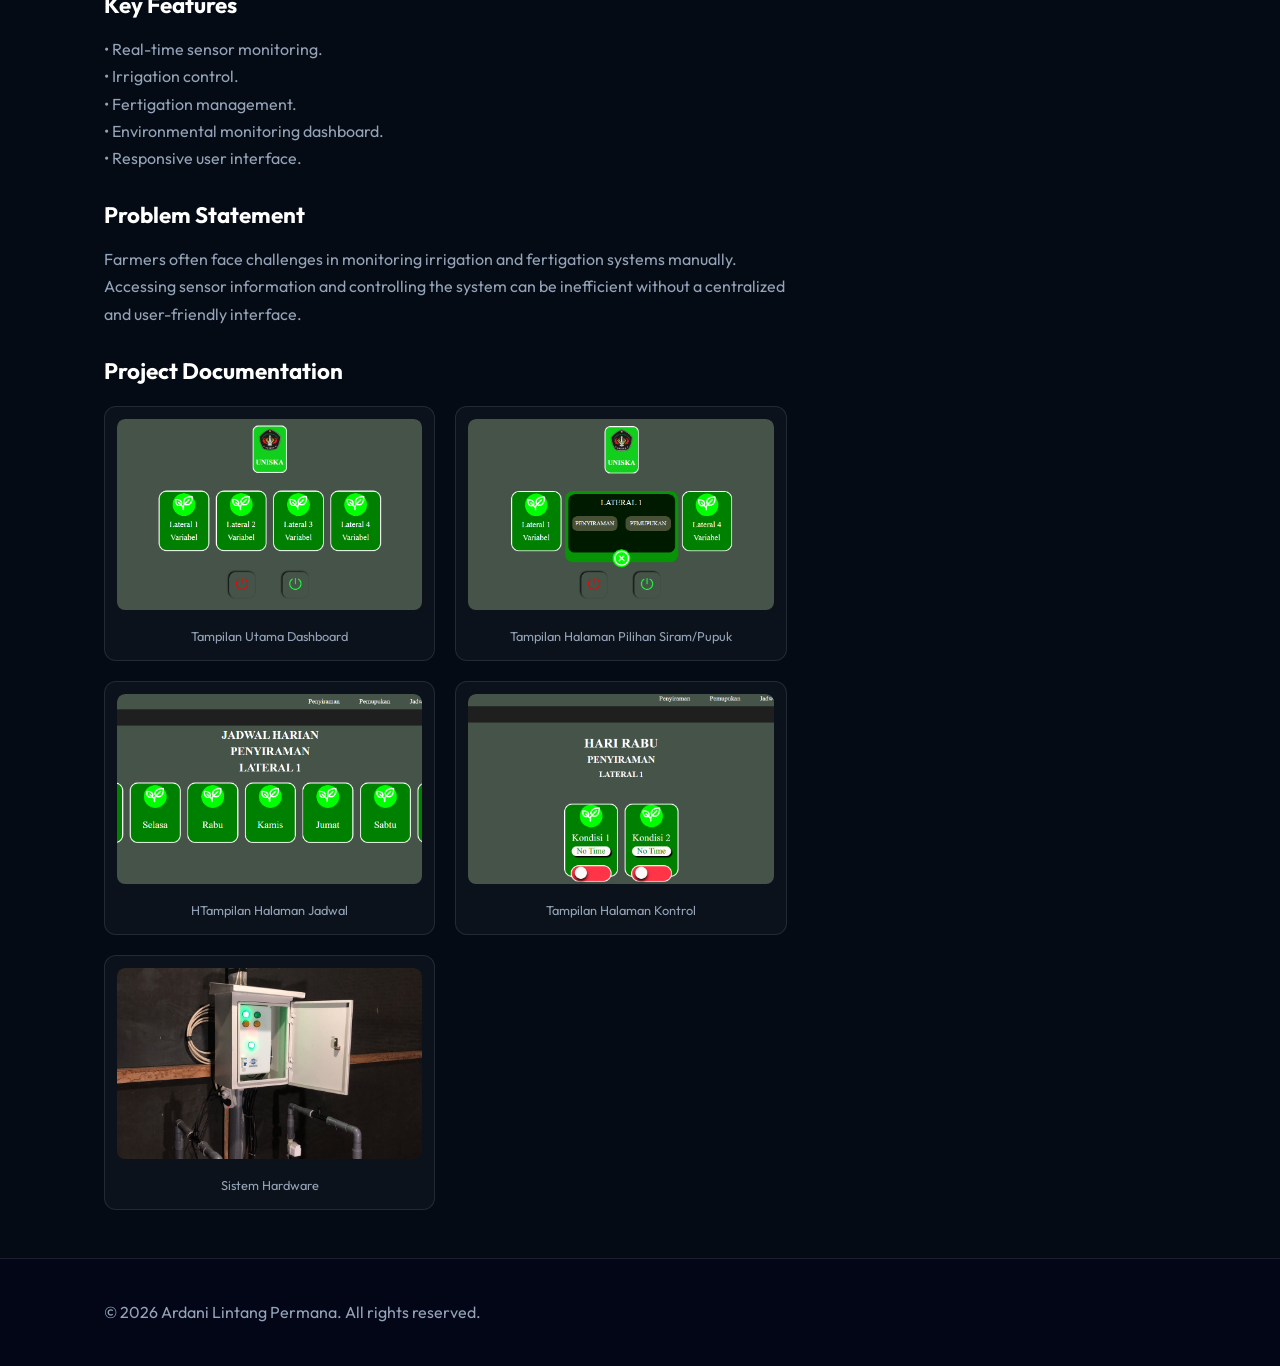
==== commit d22e10d2: "Update Project 3 Captions" ====
--- a/project3.html
+++ b/project3.html
@@ -73,31 +73,31 @@
               <div class="gallery-image-wrapper">
                 <img src="template/project 3/dash.png" alt="Dokumentasi 1 - Dashboard System" class="clickable-image" />
               </div>
-              <span>Tampilan Utama Dashboard Presensi</span>
+              <span>Tampilan Utama Dashboard</span>
             </div>
             <div class="gallery-item">
               <div class="gallery-image-wrapper">
                 <img src="template/project 3/board.png" alt="Dokumentasi 1 - Menu Bar" class="clickable-image" />
               </div>
-              <span>Tampilan Halaman Kontrol</span>
+              <span>Tampilan Halaman Pilihan Siram/Pupuk</span>
             </div>
             <div class="gallery-item">
               <div class="gallery-image-wrapper">
                 <img src="template/project 3/jadwal.png" alt="Dokumentasi 2 - Welcome" class="clickable-image" />
               </div>
-              <span>Hasil Pengujian Model Decision Tree</span>
+              <span>HTampilan Halaman Jadwal</span>
             </div>
             <div class="gallery-item">
               <div class="gallery-image-wrapper">
                 <img src="template/project 3/kontrol.png" alt="Dokumentasi 3 - Login" class="clickable-image" />
               </div>
-              <span>Hasil Respons API Backend Menggunakan cURL</span>
+              <span>Tampilan Halaman Kontrol</span>
             </div>
             <div class="gallery-item">
               <div class="gallery-image-wrapper">
                 <img src="template/project 3/sistem.jpeg" alt="Dokumentasi 4 - Kehadiran Mahasiswa" class="clickable-image" />
               </div>
-              <span>Hardware</span>
+              <span>Sistem Hardware</span>
             </div>
           </div>
         </div>
